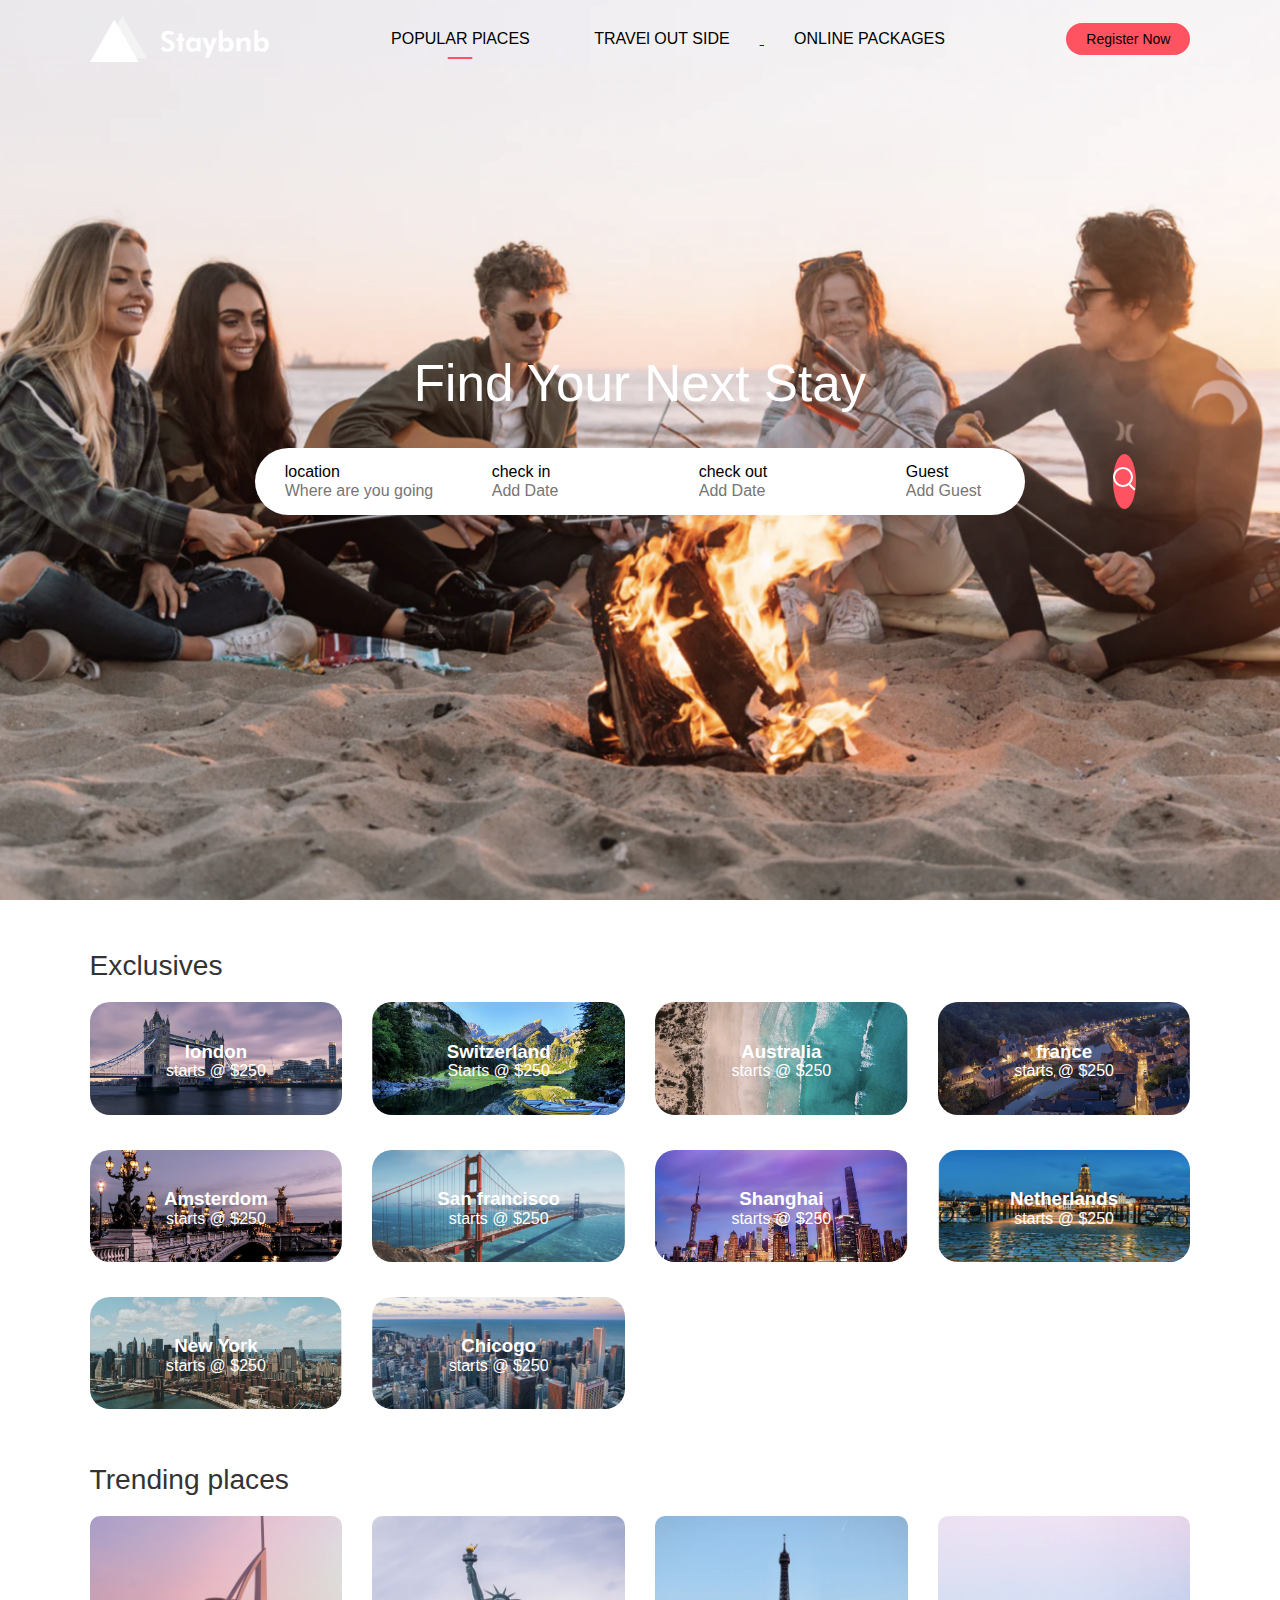
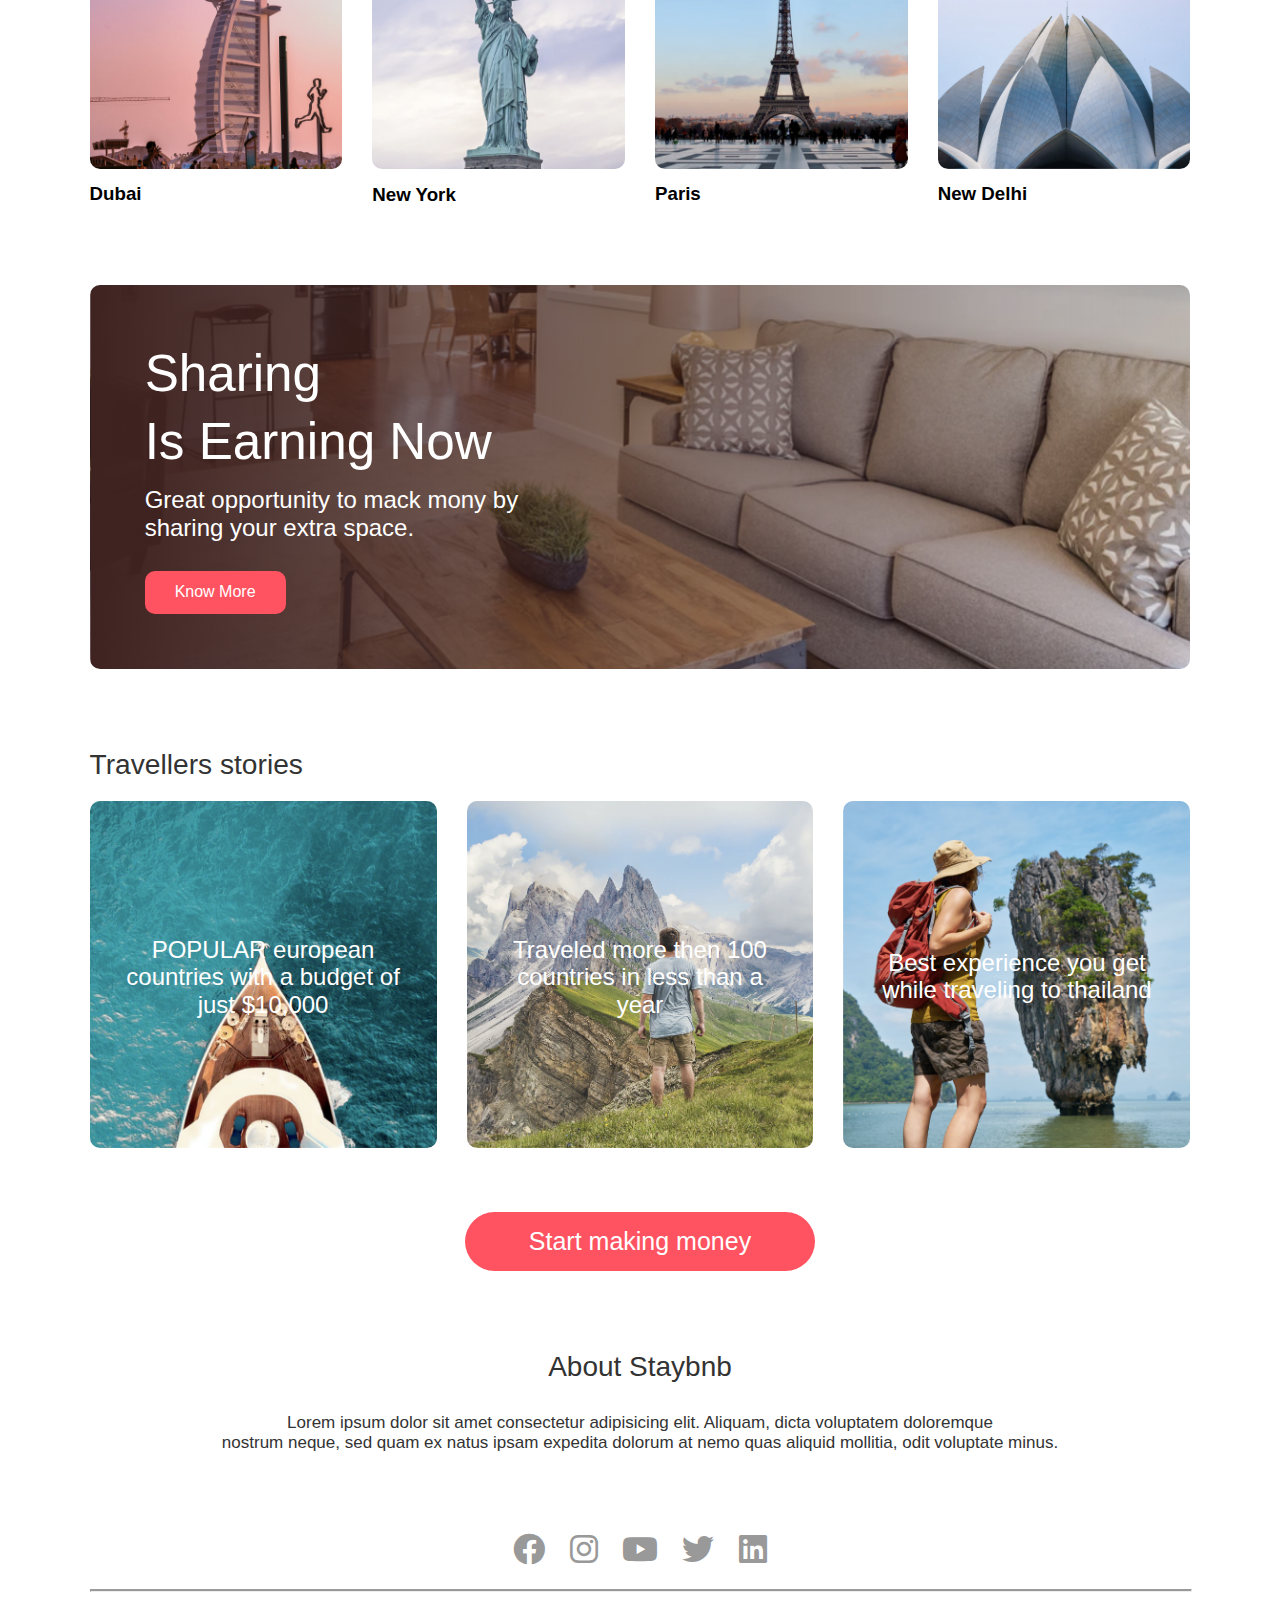
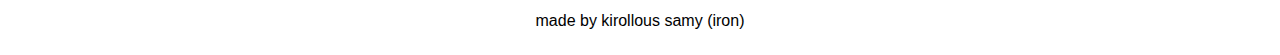
==== index.html @ 9d4010dc "first commit" ====
<!DOCTYPE html>
<html lang="en">
<head>
    <meta charset="UTF-8">
    <meta http-equiv="X-UA-Compatible" content="IE=edge">
    <meta name="viewport" content="width=device-width, initial-scale=1.0">
    <link rel="stylesheet" href="/Css/normalize.css">
    <link rel="stylesheet" href="/Css/all.min.css">
    <link rel="stylesheet" href="/Css/style.css">
    <title>travel-EASY TUTORIALS</title>
</head>
<body>
   <section class="header">
   <nav id="navBar">
    <img src="images/logo.png" class="logo" alt="">
    <ul class="nav-links">
    <li><a href="#" class="active">POPULAR PlACES</a></li>
    <li><a href="#">TRAVEl OUT SIDE</li>
    <li><a href="#">ONLINE PACKAGES</a></li>
    </ul>
    <a href="#" class="Register-btn">Register Now</a>
    <i class="fa-solid fa-bars" onclick="togglebtn()"></i>
   </nav>
   <div class="container">
    <h1>Find Your Next Stay</h1>
    <div class="search-bar">
        <form>
            <div class="location-input">
                <label>location</label>
                <input type="text"placeholder="Where are you going">
            </div>
            <div>
                <label>check in</label>
                <input type="text"placeholder="Add Date">
            </div>
            <div>
                <label>check out</label>
                <input type="text"placeholder="Add Date">
            </div>
            <div>
                <label>Guest</label>
                <input type="text"placeholder="Add Guest">
            </div>
            <button type="submit"><img src="images/search.png" alt=""></button>
           
        </form>
    </div>
   </div>
   </section> 
<div class="container">
    <h2 class="sub-title">Exclusives</h2>
    <div class="exclusives">
        <div>
            <img src="images/image-1.png" alt="">
            <span>
                <h3>london</h3>
                <p>starts @ $250</p>
            </span>
        </div>
        <div>
            <img src="images/image-2.png" alt="">
            <span>
                <h3>Switzerland</h3>
                <p>Starts @ $250</p>
            </span>
        </div>
        <div>
            <img src="images/image-3.png" alt="">
            <span>
                <h3>Australia</h3>
                <p>starts @ $250</p>
            </span>
        </div>
        <div>
            <img src="images/image-4.png" alt="">
            <span>
                <h3>france</h3>
                <p>starts @ $250</p>
            </span>
        </div>
        <div>
            <img src="images/image-5.png" alt="">
            <span>
                <h3>Amsterdom</h3>
                <P>starts @ $250</P>
            </span>
        </div>
        <div>
            <img src="images/image-9.png" alt="">
            <span>
                <h3>San francisco</h3>
                <P>starts @ $250</P>
            </span>
        </div>
        <div>
            <img src="images/image-10.png" alt="">
            <span>
                <h3>Shanghai</h3>
                <P>starts @ $250</P>
            </span>
        </div>
        <div>
            <img src="images/image-6.png" alt="">
            <span>
                <h3>Netherlands</h3>
                <P>starts @ $250</P>
            </span>
        </div>
        <div>
            <img src="images/image-7.png" alt="">
            <span>
                <h3>New York</h3>
                <P>starts @ $250</P>
            </span>
        </div>
        <div>
            <img src="images/image-8.png" alt="">
            <span>
                <h3>Chicogo</h3>
                <P>starts @ $250</P>
            </span>
        </div>
    </div>
<!----trending-places-->

    <h2 class="sub-title">Trending places</h2>
    <div class="trending">
    <div>
        <img src="images/dubai.png" alt="">
        <h3>Dubai</h3>
    </div>
    <div>
        <img src="images/new-york.png" alt="">
        <h3>New York</h3>
    </div>
    <div>
        <img src="images/paris.png" alt="">
        <h3>Paris</h3>
    </div>
    <div>
        <img src="images/new-delhi.png" alt="">
        <h3>New Delhi</h3>
    </div>
    </div>

    <div class="cta">
        <h3>Sharing<br> Is Earning Now</h3>
        <p>Great opportunity to mack mony by <br>sharing your extra space.</p>
        <a href="#" class="cta-btn">Know More</a>
    </div>
    <!---Travellers stories-->

    <h2 class="sub-title">Travellers stories</h2>
    <div class="stories">
        <div>
            <img src="images/story-1.png" alt="">
            <p>POPULAR european countries with a budget of just $10,000</p>
        </div>
        <div>
            <img src="images/story-2.png" alt="">
            <p>Traveled more then 100 countries in less than a year</p>
        </div>
        <div>
            <img src="images/story-3.png" alt="">
            <p>Best experience you get while traveling to thailand</p>
        </div>
    </div>
    <a href="#" class="Start-btn">Start making money</a>

<div class="about-msg">
    <h2>About Staybnb </h2>
    <p>Lorem ipsum dolor sit amet consectetur adipisicing elit.
         Aliquam, dicta voluptatem doloremque <br> nostrum neque, 
         sed quam ex natus ipsam expedita dolorum at nemo quas aliquid mollitia,
         odit voluptate minus.</p>
</div>

<div class="footer">
    <a href="http://facebook.com/"><i class="fa-brands fa-facebook"></i></a>
    <a href="http://instagram.com/"><i class="fa-brands fa-instagram"></i></a>
    <a href="http://youtube.com/"><i class="fa-brands fa-youtube"></i></a>
    <a href="http://twitter.com/"><i class="fa-brands fa-twitter"></i></a>
    <a href="http://linkedin.com/"><i class="fa-brands fa-linkedin"></i></a>
    <hr>
    <p>made by kirollous samy (iron)</p>
</div>

</div>
<script>
    var navBar = document.getElementById("navBar");


function togglebtn(){
    navBar.classlist.toggle("hidemenu");
}
</script>
</body>
</html>
---- Css/style.css ----
*{
    margin:0;
    padding:0;
    box-sizing:border-box;
    font-family:'poppins',sans-serif;
}

.header{
    background-image:url("../images/banner.png") ;
    min-height: 100vh;
    width: 100%;
    background-size: cover;
    background-position:center ;
}
nav{
    display: flex;
    justify-content: space-between;
    align-items: center;
    flex-direction: row;
    padding:1rem 7% ;
}
.logo{
    width: 180px;
    cursor:pointer ;
}
.nav-links li{
list-style: none;
display:inline-block;
margin:10px 30px;
}
.nav-links li a{
    text-decoration: none ;
    color: #000000;
}
.Register-btn{
    background:#ff5361;
    color:#000000;
    padding: 8px 20px;
    border-radius: 20px;
    text-decoration: none;
    font-size: 14px;
}
.container{
    padding: 0 7%;
}
.header h1{
    font-size: 4vw;
    font-weight: 500;
    color: #fff;;
    text-align: center;
    padding-top: 22%;
}
.search-bar{
    background: #fff;
    width:70% ;
    margin: 30px;
    padding:6px 10px 6px 30px;
    border-radius:50px;
    margin-left: 15%;
}
.search-bar form{
display: flex;
align-items: center;
flex-direction: wrap;
}
.search-bar form input{
    display: block;
    border: 0;
    outline: none;
    background: transparent;
}
.search-bar form button{
    background:#ff5361 ;
    width: 55px;
    height: 55px;
    border-radius: 50%;
    border: 0;
    outline: none;
}
.location-input{
    flex: 1;

}
.search-bar form label{
    font-weight: 3rem;
}
/*-----exclusives----*/
.sub-title{
    margin: 50px 0 20px;
    font-size: 2.2vw;
    font-weight: 500;
    color: #333;

}
.exclusives{
display: grid;
grid-template-columns: repeat(auto-fit,minmax(250px,3fr));
grid-gap: 30px;

}
.exclusives div img{
    width: 100%;
    border-radius: 20px;
}
.exclusives div{
position: relative;
}
.exclusives div span {
  position: absolute;
  top: 50%;
  left: 50%;  
  transform: translate(-50%, -50%);
  text-align: center;
  color: #fff;
  font-size: 1rem;
}
/*-----trending-places---*/
.trending{
    display: grid;
grid-template-columns: repeat(auto-fit,minmax(250px,3fr));
grid-gap: 30px;
margin-bottom: 30px;
}
.trending div img{
    width: 100%;
    border-radius: 10px;
}
.trending h3{
    font-weight: 600;
    margin-top: 10px;
}
/*----call to action---*/
.cta{
    margin: 80px 0;
    background-image: linear-gradient(to right, #3f2321, transparent) ,url(../images/banner-2.png);
    background-position: center;
    border-radius: 10px;
    padding: 5%;
    color: #fff;
}
.cta h3{
    font-size: 4vw;
    line-height: 5.3vw;
    font-weight: 500;
}
.cta p{
    font-size: 1.5rem;
    margin:10px 0;
}
.cta-btn{
    background:#ff5361 ;
    color: #fff;
    text-decoration: none;
    padding: 12px 30px;
    border-radius: 10px;
    margin-top: 20px;
    display: inline-block;
}
/*---travellers stories--*/

.stories{
    display: grid;
    grid-template-columns: repeat(auto-fit,minmax(250px,3fr));
    grid-gap: 30px;
    margin-bottom: 30px;
    }
    .stories div img {
        width: 100%;
        border-radius: 10px;
    }
    .stories div{
        position: relative;
        text-align: center;
    }
    .stories p{
        width: 80%;
        position: absolute;
        top: 50%;
        left: 50%;
        transform: translate(-50%,-50%);
        color: #fff;
        font-size: 1.5rem;
    }
    .Start-btn{
        text-decoration:none ;
        background: #ff5361;
        color: #fff;
        width:50%;
        max-width: 350px;
        display:block;
        margin: 60px auto;
        padding: 15px;
        border-radius: 30px;
        font-size: 25px;
        font-weight:5% ;
        text-align: center;
    }
    
/*------about-msg-----*/
.about-msg{
    text-align: center;
    margin: 80px 0;
    color: #333;
    font-size: 17px;
}
.about-msg h2{
    font-size: 28px;
    margin-bottom: 30px;
    font-weight: 500;
}
/*-----footer---*/
.footer{
margin: 80px 0 10px;
text-align: center;
}
.footer a{
    text-decoration: none;
    color: #999;
    font-size: 2rem;
    margin: 0 10px;
}
.footer hr{
    background: #999;
    height:1px;
    width: 100%;
    margin:20px 0;
}
.footer p{
    padding-bottom: 15px;
}
.active{
    position:relative;
}
.active::after{
    content: '';
    background: #ff5361;
    width: 25px;
    height: 2px;
    position: absolute;
    left: 50%;
    transform: translateX(-50%);
    bottom: -12px;
    border-radius: 2px;
}
nav .fa-bars{
    display: none;
}
/*---for small screen devices---*/
@media only screen and (max-width:700px){
    .logo{
        position: fixed;
        top: 4%;
        left: 7%;
    }
    nav{
        position: fixed;
        top:0 ;
        z-index: 100;
        display: inline-block;
        width: 100%;
        padding: 100px 7% 0;
        background: #ff5361;
        text-align: right;
        max-height: 100px;
        overflow: hidden;
        transition: max-height 0.5s;
    }
    nav .nav-links li {
        margin: 10px 0;
        display: block;
    }
    .Register-btn{
        margin: 15px 0 30px;
        display: inline-block;
    }
    nav .fa-bars{
        display: block;
        position: fixed;
        top: 4%;
        right: 7%;
        color: #fff;
        font-size: 28px;
    }
    .active::after{
        background:#fff;
        left: -40px;
        transform: translate(0, 50%);
        bottom: 50%;
    }
.hidemenu{
    max-height: 300px;
}
.header h1{
    padding-top: 200px;
    font-size: 7vw;
}
.search-bar{
    width: 90%;
    margin: 30px auto;
    padding: 80px 80px 80px;
    border-radius: 5px;
    width: 120%;
    height: auto;
    text-align: center;
}


}
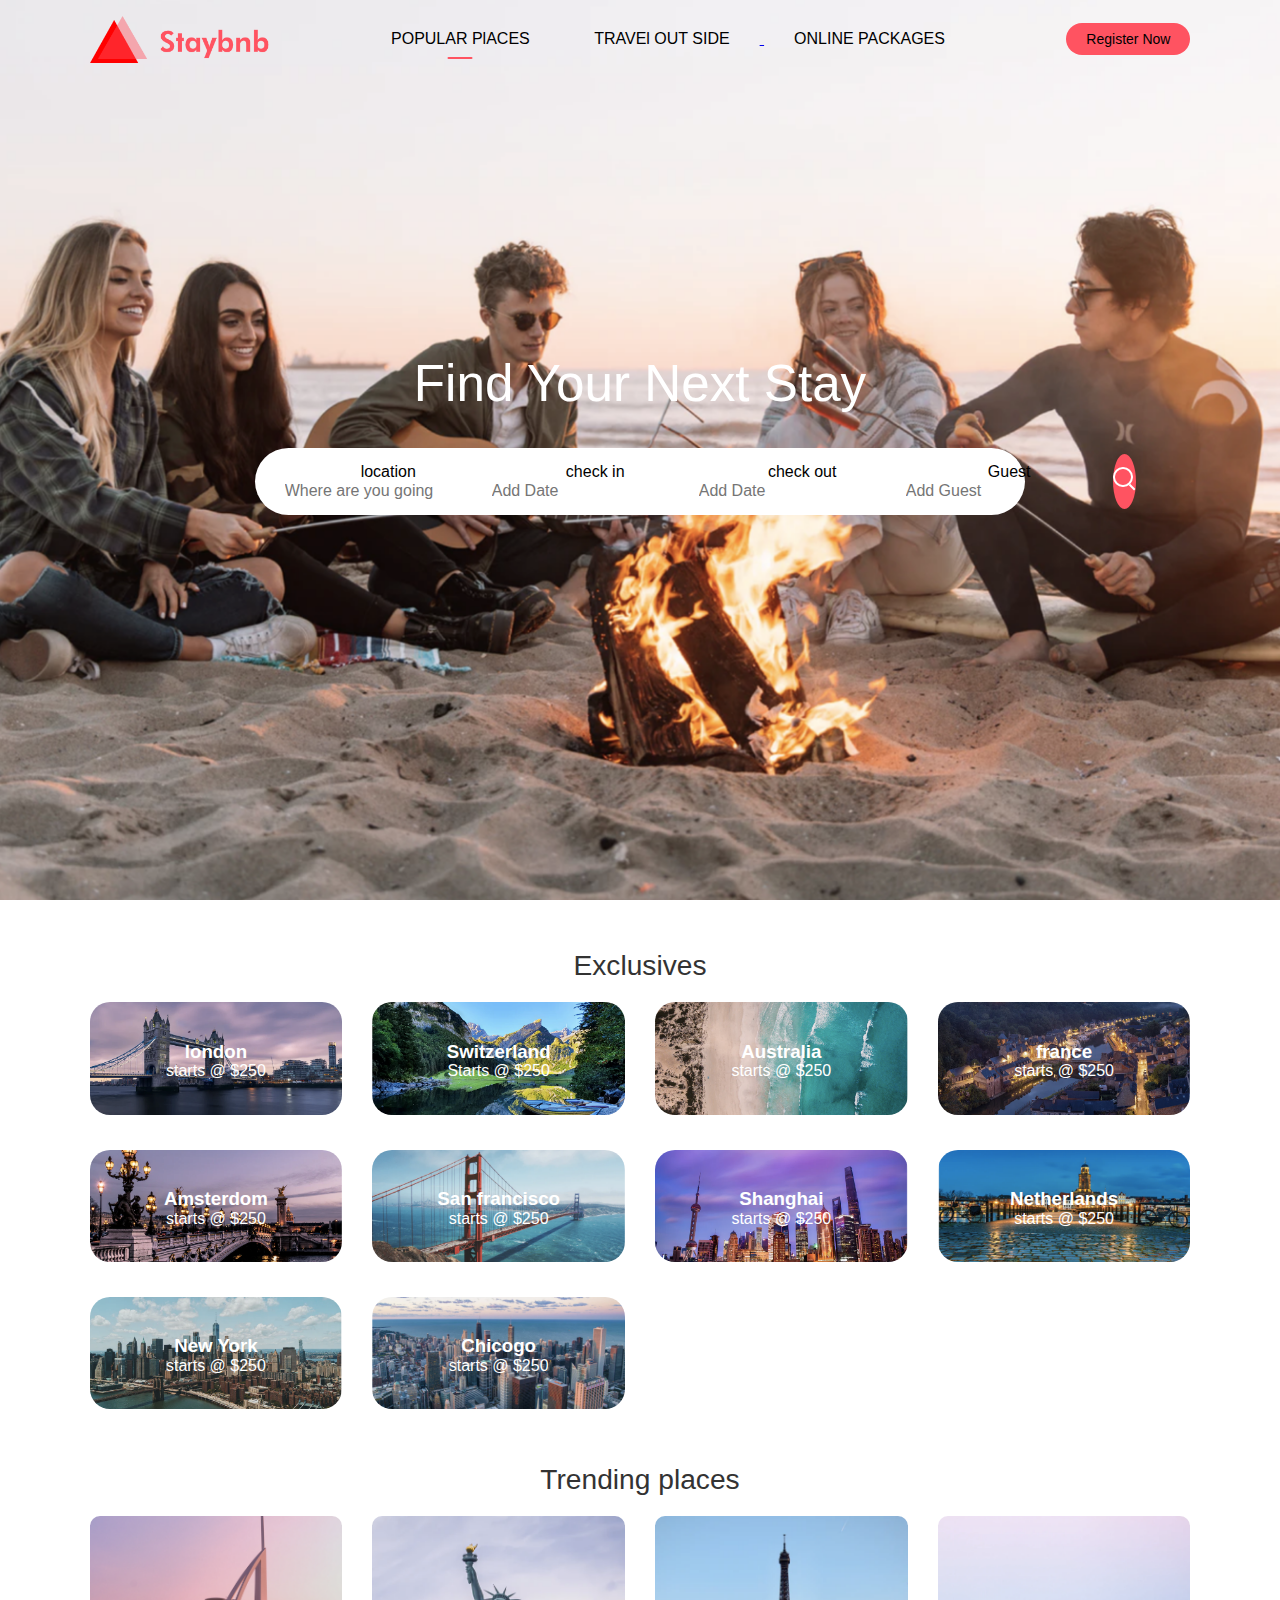
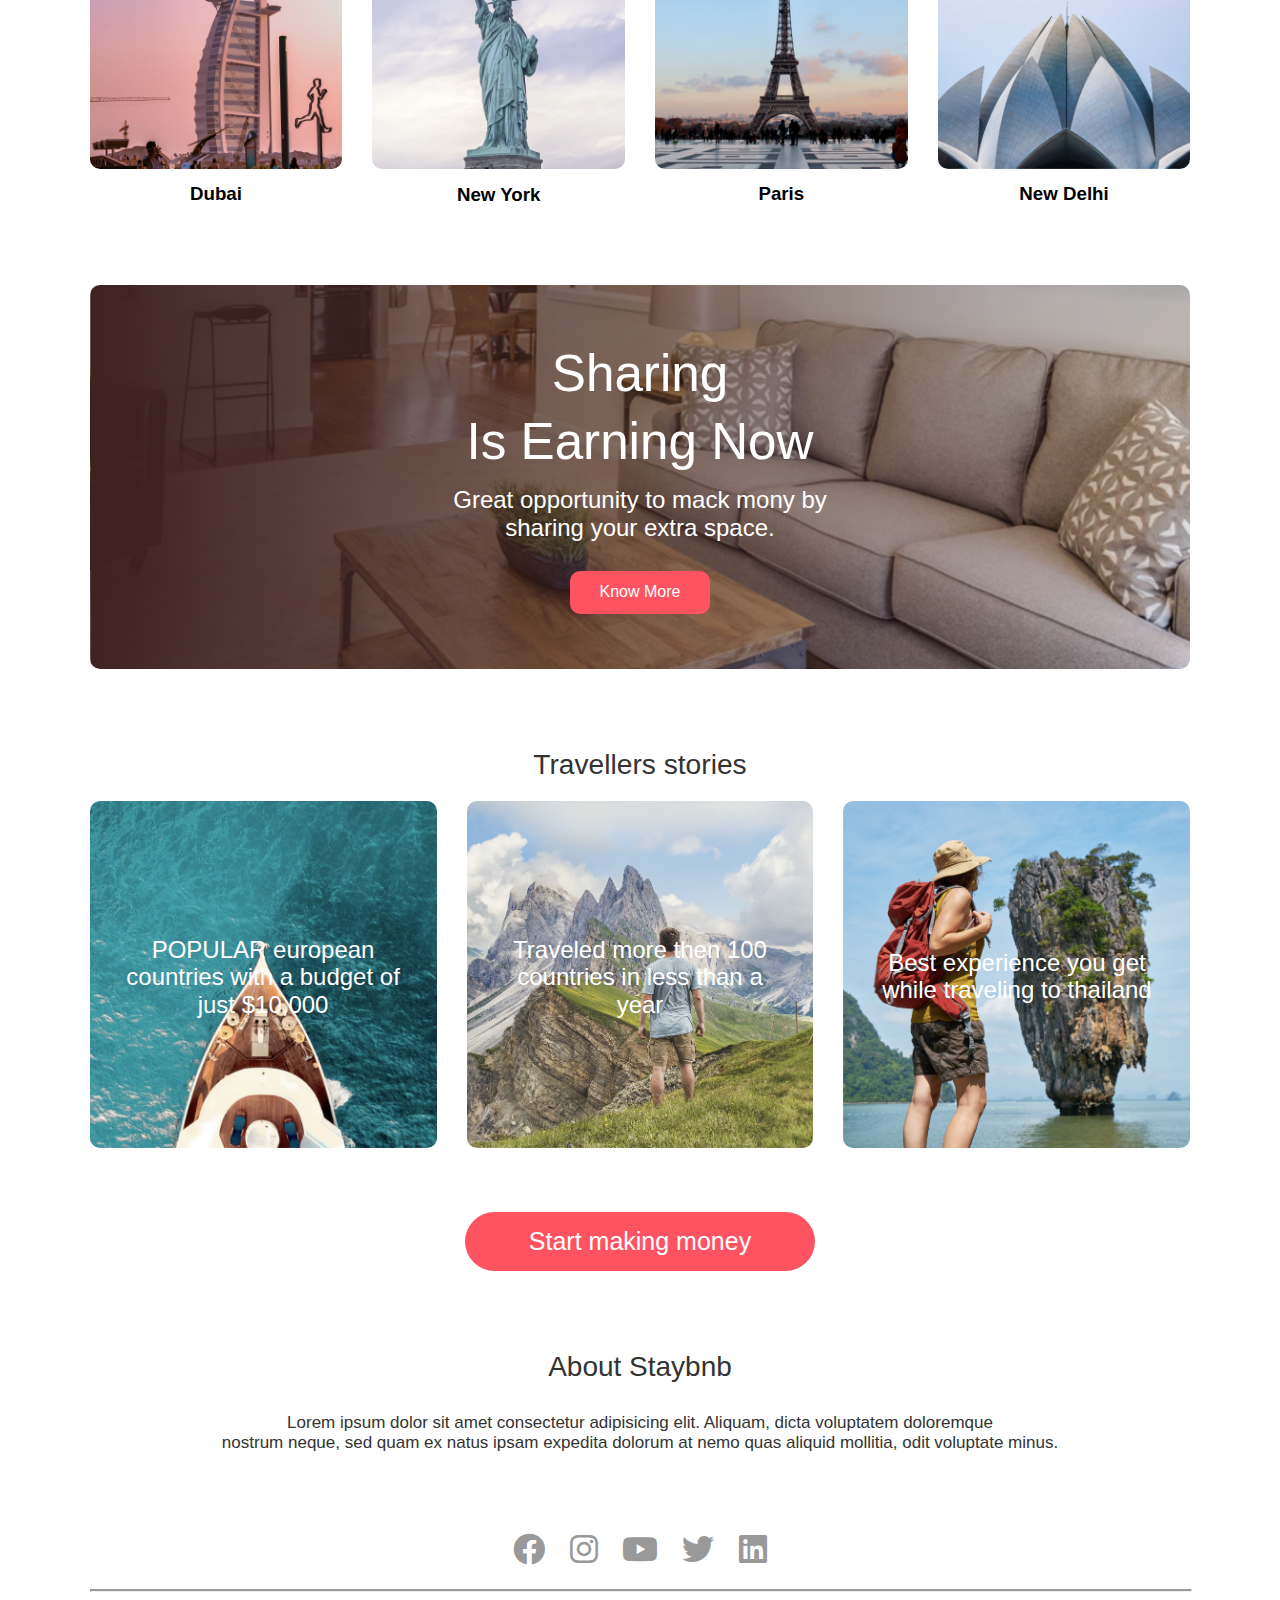
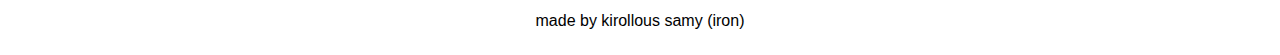
==== commit e85be17b: "travel -web" ====
--- a/index.html
+++ b/index.html
@@ -7,19 +7,20 @@
     <link rel="stylesheet" href="/Css/normalize.css">
     <link rel="stylesheet" href="/Css/all.min.css">
     <link rel="stylesheet" href="/Css/style.css">
+    <script src="/js/main.js" defer ></script>
     <title>travel-EASY TUTORIALS</title>
 </head>
 <body>
    <section class="header">
    <nav id="navBar">
-    <img src="images/logo.png" class="logo" alt="">
+    <img src="images/logo-red.png" class="logo" alt="">
     <ul class="nav-links">
     <li><a href="#" class="active">POPULAR PlACES</a></li>
     <li><a href="#">TRAVEl OUT SIDE</li>
     <li><a href="#">ONLINE PACKAGES</a></li>
     </ul>
     <a href="#" class="Register-btn">Register Now</a>
-    <i class="fa-solid fa-bars" onclick="togglebtn()"></i>
+    <i class="fa-solid fa-bars" id="hideBtn"></i>
    </nav>
    <div class="container">
     <h1>Find Your Next Stay</h1>
@@ -186,13 +187,5 @@
 </div>
 
 </div>
-<script>
-    var navBar = document.getElementById("navBar");
-
-
-function togglebtn(){
-    navBar.classlist.toggle("hidemenu");
-}
-</script>
 </body>
 </html>--- a/Css/style.css
+++ b/Css/style.css
@@ -281,6 +281,9 @@
         color: #fff;
         font-size: 28px;
     }
+    .hideBtn{
+        color: #000 !important;
+    }
     .active::after{
         background:#fff;
         left: -40px;
@@ -295,33 +298,149 @@
     font-size: 7vw;
 }
 .search-bar{
+    margin: 30px auto;
+    padding: 20px 10px 30px;
+    border-radius: 5px;
     width: 90%;
-    margin: 30px auto;
-    padding: 80px 80px 80px;
-    border-radius: 5px;
-    width: 120%;
-    height: auto;
+    position: relative;
+}
+.search-bar form{
+    display: block;
+}
+.search-bar form input{
+    border-bottom: 1px  solid #ff5361;
+    width: 10%;
+    margin-bottom:20px;
+    margin-top: 10px;
+    padding-bottom: 10px;
+}
+.search-bar form button{
+    position: absolute;
+    bottom: 0;
+    left: 50%;
+    transform: translate(-50%);
+
+}
+.sub-title{
+    font-size: 6vw;
+}
+.cta{
+    padding: 15% 5%;
+}
+.cta h3{
+    font-size: 7vw;
+    line-height: 8vw;
+}.cta p{
+    font-size: 14px;
+}
+.cta-btn{
+    padding: 6px 15px;
+    border-radius: 4px;
+    margin-top: 10px;
+    font-size: 14px;
+}
+.stories p{
+    font-size: 22px;
+}
+.about-msg{
+    font-size: 15px;
+}
+
+}
+/*------listing page-----*/
+.navbar-white{
+    background: #fff;
+    box-shadow: 0 5px 10px rgba(0,0,0,0.5 );
+}
+.navbar-white .nav-links li a{
+    color: #000000;
+}
+.navbar-white .Register-btn{
+    background:#ff5361;
+    color: #fff;
+}
+nav  .navbar-white .fa-bars{
+    color: #000;
+}
+.navbar-white .active::after{
+    background: #ff5361;
+}
+.list-container{
+    margin-top: 60px;
+    display: flex;
+    flex-wrap: wrap;
+    justify-content: space-between;
+}
+.left-col{
+    flex-basis: 70%;
+}
+.right-col{
+    flex-basis: 25%;
+}
+.left-col h1{
+    color: #333;
+    font-weight: 600;
+    margin-bottom:30px ;
+}
+.house{
+    display: flex;
+    justify-content: space-between;
+    flex-wrap: wrap;
+    padding: 30px 0;
+    border-top: 1px solid #ccc;
+}
+.house-img{
+    flex-basis: 40%;
+}
+.house-info{
+    flex-basis: 58%;
+    color: #555;
+}
+.house-img img{
+    width: 100%;
+    border-radius: 12px;
+}
+.house-info h3{
+    font-weight: 600;
+    color: #333;
+    font-size: 22p;
+    margin: 4px 0;
+}
+.house-info i{
+    color: #ff5361;
+    font-size: 18px;
+    margin: 10px 1px;
+}
+.house-price{
+    text-align: right;
+}
+.house-price h4{
+    font-size: 20px;
+}
+.house-price h4 span{
+    font-size: 16px;
+    font-weight: 500;
+}
+.container{
     text-align: center;
-}
-
-
-}
-
-
-
-
-
-
-
-
-
-
-
-
-
-
-
-
-
-
-
+    
+
+}
+
+
+
+
+
+
+
+
+
+
+
+
+
+
+
+
+
+
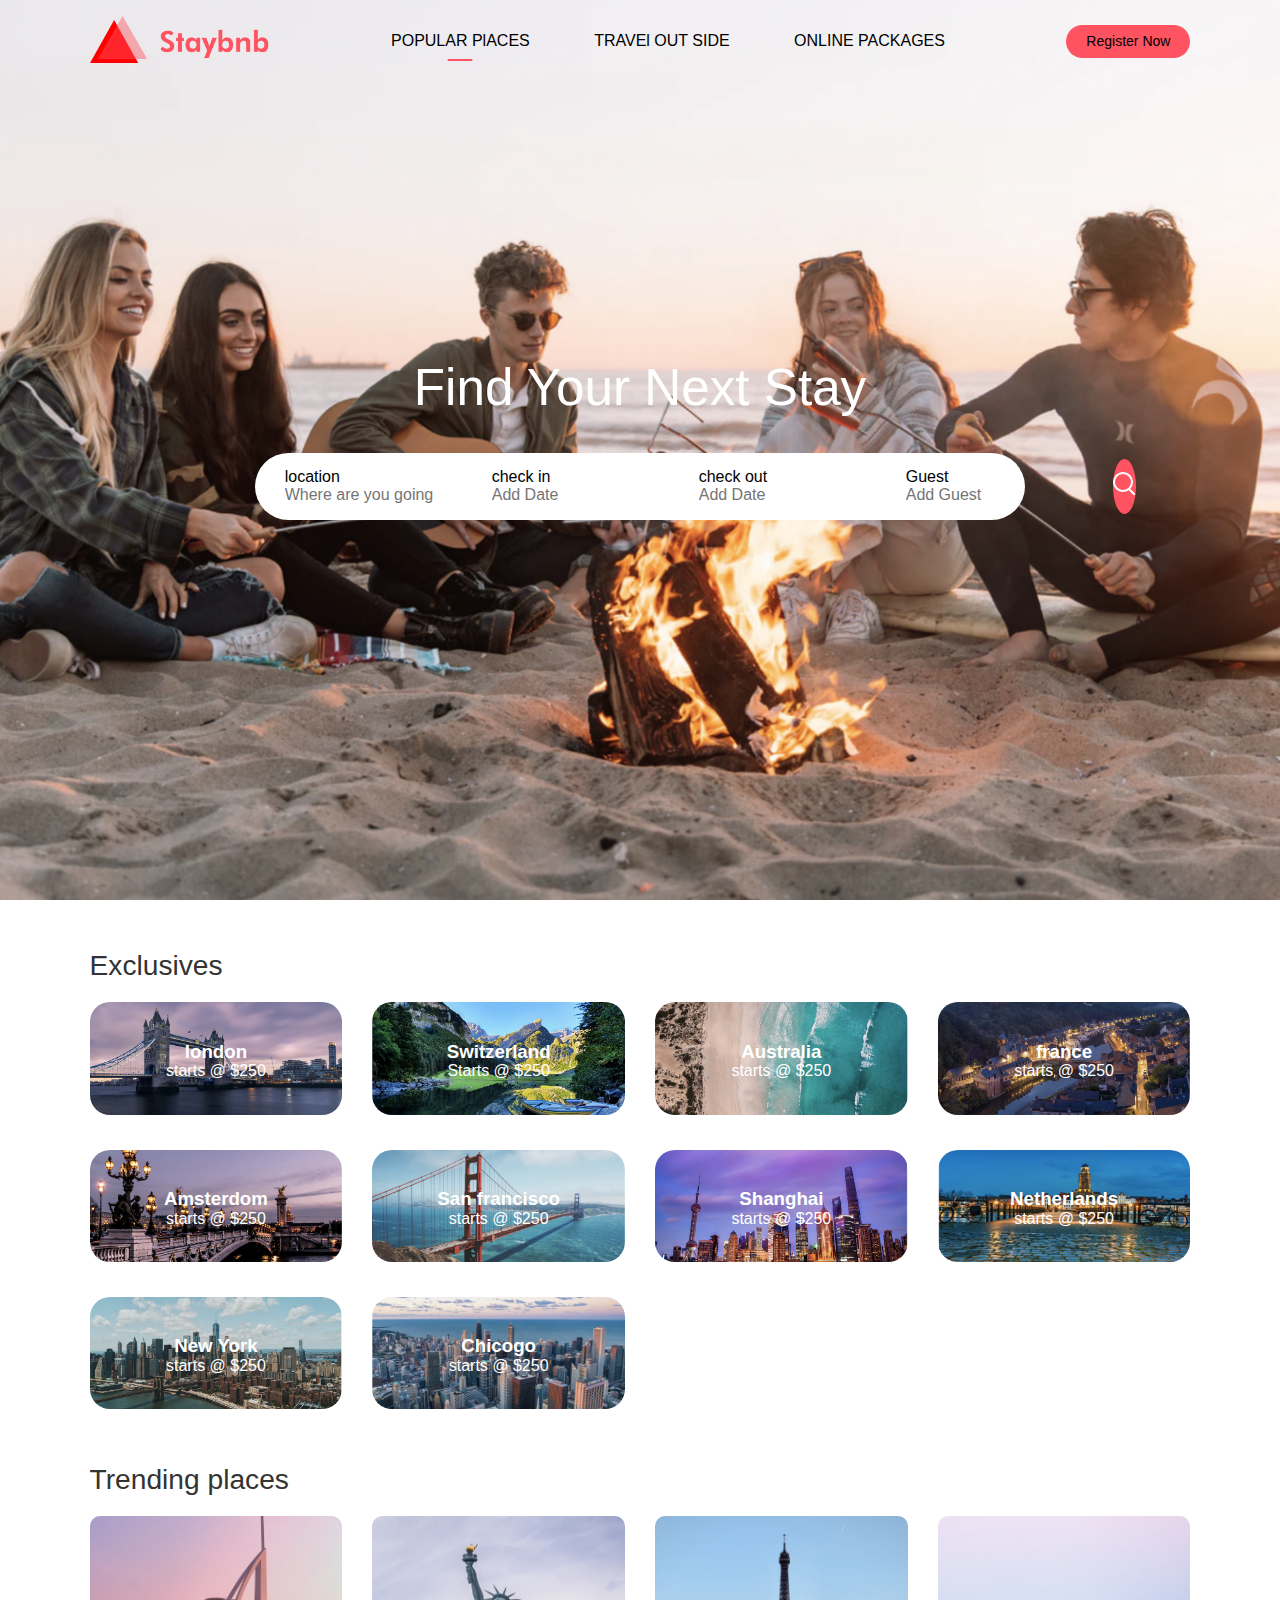
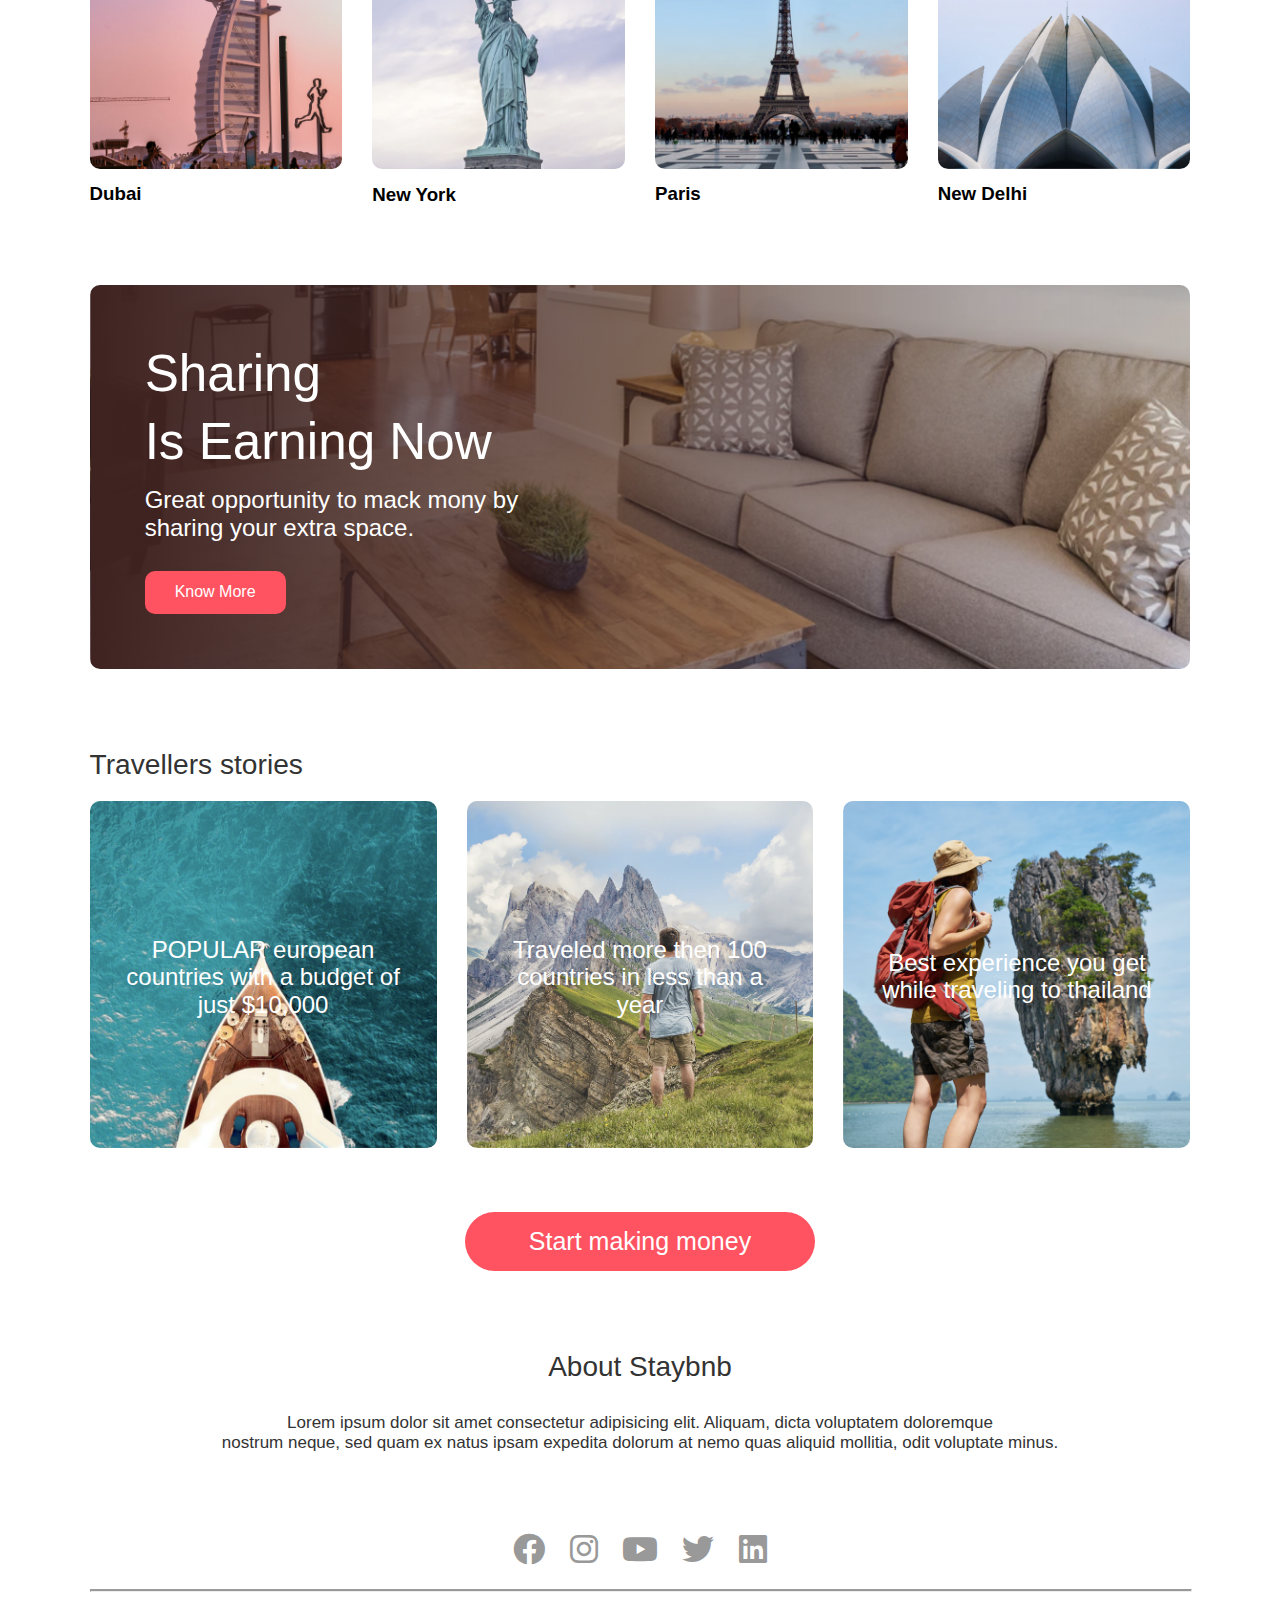
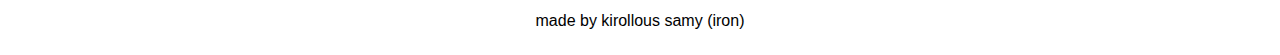
==== commit 43b034b9: "Update" ====
--- a/index.html
+++ b/index.html
@@ -13,12 +13,14 @@
 <body>
    <section class="header">
    <nav id="navBar">
-    <img src="images/logo-red.png" class="logo" alt="">
-    <ul class="nav-links">
-    <li><a href="#" class="active">POPULAR PlACES</a></li>
-    <li><a href="#">TRAVEl OUT SIDE</li>
-    <li><a href="#">ONLINE PACKAGES</a></li>
-    </ul>
+    <a href="./index.html">
+        <img src="images/logo-red.png" class="logo" alt="">
+    </a>
+        <ul class="nav-links">
+            <li><a href="./index.html" class="active">POPULAR PlACES</a></li>
+            <li><a href="./house.html">TRAVEl OUT SIDE</a></li>
+            <li><a href="./listing.html">ONLINE PACKAGES</a></li>
+        </ul>
     <a href="#" class="Register-btn">Register Now</a>
     <i class="fa-solid fa-bars" id="hideBtn"></i>
    </nav>
--- a/Css/style.css
+++ b/Css/style.css
@@ -421,26 +421,325 @@
     font-size: 16px;
     font-weight: 500;
 }
-.container{
+.sidebar{
+    border: 1px solid #999;
+    padding: 30px 10px;
+    margin-top: 30px;
+    width: 80%;
+}
+.sidebar h2{
+    font-weight: 500;
+}
+.sidebar h3{
+    font-weight: 500;
+    margin: 20px 0 10px;
+}
+.Filters{
+    display: flex;
+    align-items: center;
+    color: #555;
+    margin-bottom: 10px;
+}
+.Filters p{
+    flex: 1;
+}
+.Filters input{
+    margin-right: 15px;
+    cursor: pointer;
+}
+.sidebar-link{
+    text-align: right;
+    margin-bottom: 10px;
+    margin: 20px 0;
+}
+.sidebar-link a{
+    text-decoration: none;
+    border-radius: 100px;
+    width: auto;
+    padding: 6px 1px;
+    background-color: #ff5361;
+    color: #fff;
+}
+.padinatio{
+    display: flex;
+align-items: center;
+justify-content: center;
+margin: 10px 0;
+
+}
+.right-arrow{
+    transform: rotate(180deg);
+}
+.padinatio span{
+    border-radius: 50px;
+    cursor: pointer;
     text-align: center;
-    
-
-}
-
-
-
-
-
-
-
-
-
-
-
-
-
-
-
-
-
-
+    width: 10%;
+    height: 4%;
+    margin: 10px 0px;
+    font-size:1.5rem ;
+}
+.padinatio .current{
+background: #333;
+color: #fff;
+aspect-ratio: 1;
+height:0.5em ;
+width: 1rem;
+padding:1.5rem ;
+margin-left:3%;
+font-size:1.5rem ;
+display: flex;
+justify-content: center;
+align-items: center;
+}
+.img-shm{
+    width: 2rem;
+}
+
+@media only screen and (max-width: 700px){
+    .list-container{
+        margin-top:150px;
+    }
+    .left-col, .right-col, .house-img, .house-info{
+        flex-basis: 100%;
+    }
+}
+/*--------house-details page---*/
+.house-details{
+    padding:0 10%;
+}
+.house-title{
+    margin-top:50px;
+}
+.house-title h1{
+    font-weight: 600;
+}
+.house-title .row{
+    display: flex;
+    flex-wrap: wrap;
+    align-items: center;
+    margin: 10px 0;
+}
+.house-title span{
+    margin: 0 20px;
+}
+.house-title i{
+    color: #ff5361;
+    font-size: 14px;
+}
+.gallery{
+    display: grid;
+    grid-gap:10px;
+    grid-template-areas: 'first first . .' 'first first . .';
+    margin: 20px 0; 
+}
+.gallery div img{
+    width: 100%;
+    display: block;
+    border-radius: 10px;
+}
+.gallery-img-1{
+    grid-area: first;
+}
+.small-detailes h2{
+font-weight: 500;
+}
+.small-detailes h4{
+    text-align: right;
+    font-size: 22px;
+}
+.line{
+    border: 0;
+    height: 1px;
+    background: #2c1c1c;
+    width: 100%;
+    max-width: 800px;
+    margin: 30px 0 50px;
+}
+.chech-form{
+    margin: 30px 0;
+    background: #fff;
+    box-shadow: 0 0 30px  rgba(0, 0 ,0 ,0.3);
+    border-radius: 5px;
+    display: flex;
+    flex-wrap: wrap;
+    align-items: center;
+    padding: 10px 10px ;
+}
+.chech-form label{
+    display:block ;
+}
+.chech-form div{
+    padding: 20px;
+}
+.chech-form input{
+    background: transparent;
+    border:0 ;
+    outline: none;
+}
+.chech-form button{
+    background:#ff5361;
+    border: 0;
+    outline: none;
+    color: #fff;
+    padding: 18px;
+    width: 28rem;
+    border-radius: 10px;
+    font-size: 16px;
+    margin-left: 20%;
+}
+.details-list{
+    list-style: none;
+    margin: 50px 0;
+}
+.details-list li{
+    margin-left:50px;
+    font-size: 20px;
+    font-weight: 500;
+    margin-bottom: 20px;
+    color: #555;
+    position: relative;
+}
+.details-list li span{
+    display: block;
+    font-weight: 400;
+    font-size:16px; 
+}
+.details-list li i{
+    position: absolute;
+    top: 5px;
+    left: -40px;
+    color: #ff5361;
+}
+.home-desc{
+    max-width: 700px;
+    margin-bottom: 50px;
+}
+.map{
+    margin:50px 0;
+}
+.map iframe{
+width: 100%;
+margin-bottom: 30px;
+}
+.map h3{
+    font-size: 2rem;
+    font-weight: 500;
+    margin-bottom: 30px;
+}
+.map b{
+    display: block;
+    margin: 16px;
+}
+.map p{
+    margin-left: 2%;
+}
+.host{
+    display: flex;
+    align-items: center;
+}
+.host img{
+    width: 80px;
+    border-radius: 50%;
+    margin-right: 30px;
+}
+.host h2{
+    margin-bottom: 10px;
+    font-weight: 500;
+}
+.host i{
+    color: #ff5361;
+}
+.Content-host{
+    display: inline-block;
+    text-decoration: none;
+    color: #000;
+    margin: 40px 0 40px 120px;
+    padding: 15px 50px;
+    border: 1px solid #ff5361;
+    border-radius: 8px;
+}
+/*----media query for house details page------*/
+@media only screen and (max-width:700px){
+    .house-details{
+        margin-top: 150px;
+    }
+    .row p{
+        margin-top:10px;
+    }
+    .gallery{
+        grid-template-areas: 'first first' '. .' '. .';
+    }
+    .small-detailes h2{
+        font-size: 20px;
+        margin-top:24px;
+    }
+    .small-detailes h4{
+        text-align: left;
+        margin: 10px 0;
+        font-size: 18px;
+    }
+    .chech-form{
+        padding: 10px 30px;
+    }
+    .chech-form div{
+        padding: 20px 0;
+        width:100%;
+    }
+    .chech-form input{
+        border-bottom: 1px solid #ccc;
+        width: 100%;
+        padding-bottom:5px ;
+    }
+    .chech-form button{
+     text-align: center;
+     justify-content: center;
+     margin-right: 14%;
+}
+.host{
+    display: block;
+    line-height: 28px;
+}
+
+}
+
+
+
+
+
+
+
+
+
+
+
+
+
+
+
+
+
+
+
+
+
+
+
+
+
+
+
+
+
+
+
+
+
+
+
+
+
+
+
+
+
